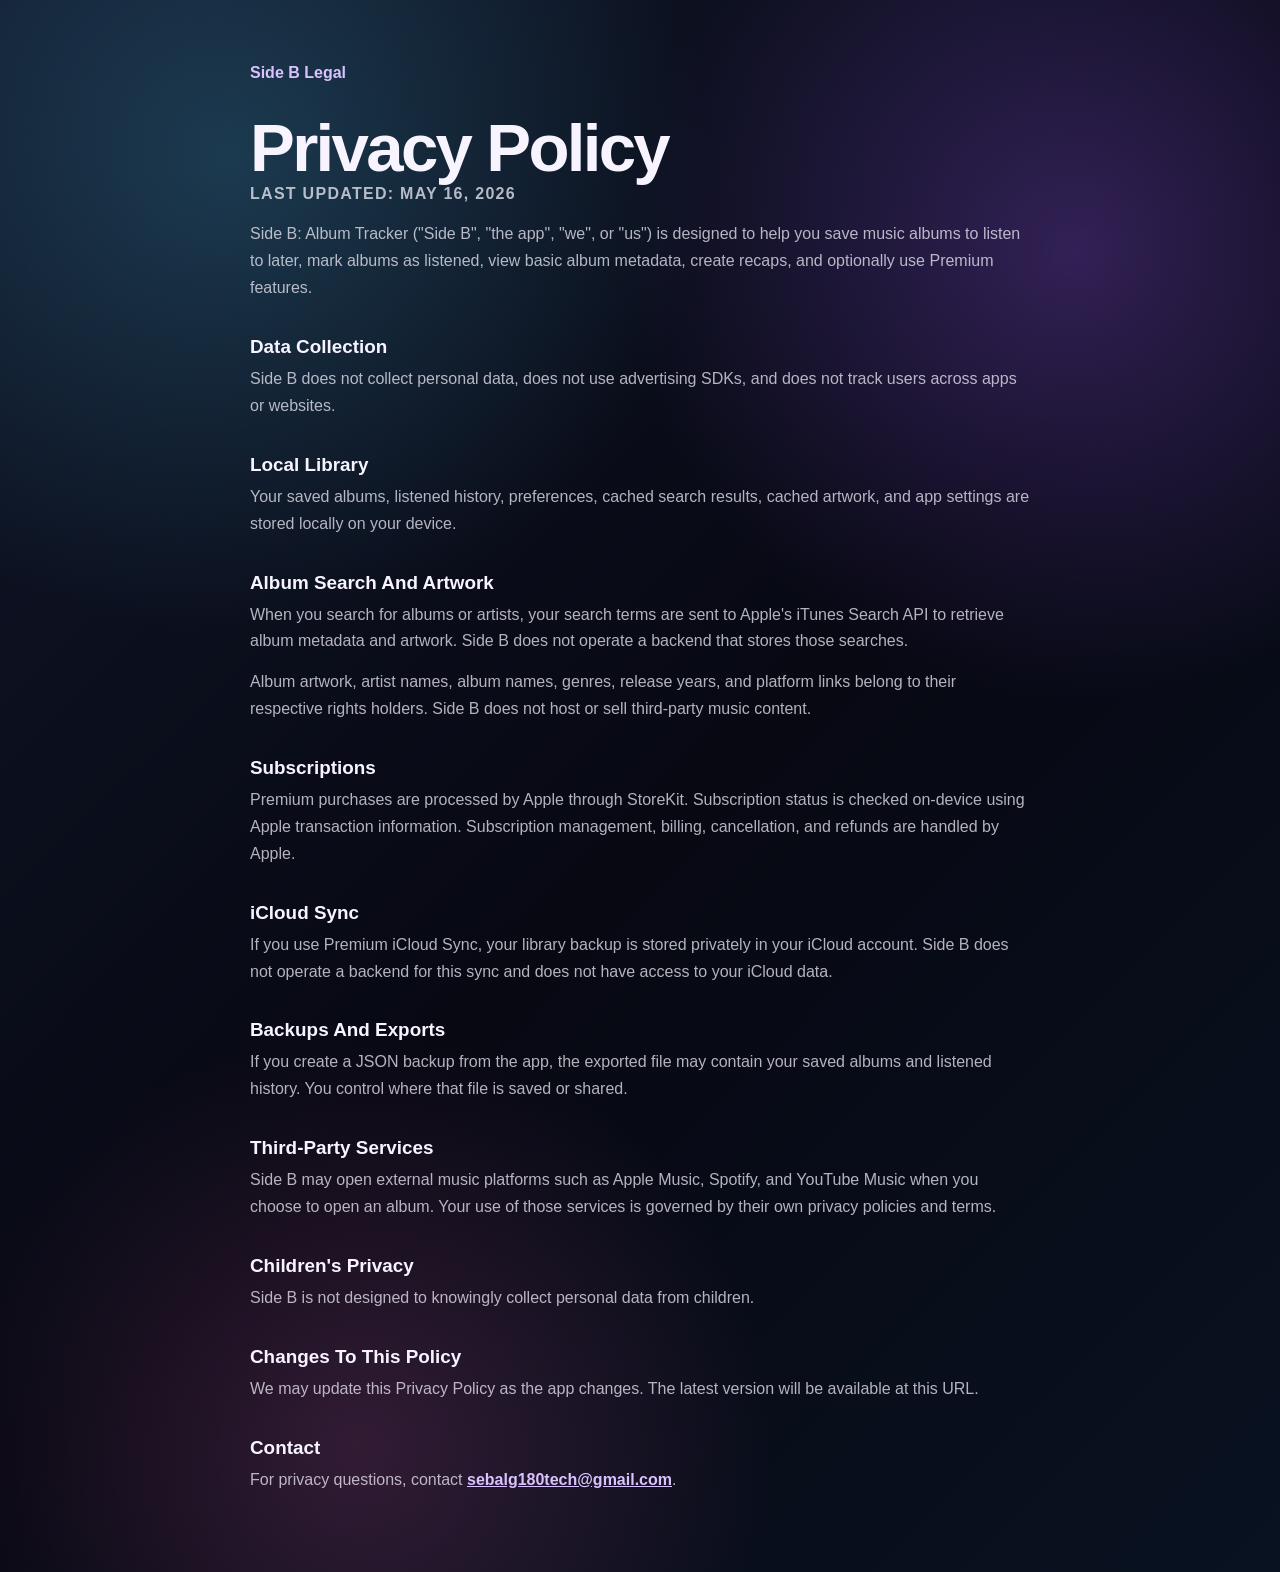
==== docs/privacy.html @ a54c58b8 "Modify folder" ====
<!doctype html>
<html lang="en">
<head>
  <meta charset="utf-8">
  <meta name="viewport" content="width=device-width, initial-scale=1">
  <title>Privacy Policy - Side B</title>
  <meta name="description" content="Privacy Policy for Side B: Album Tracker.">
  <link rel="stylesheet" href="styles.css">
</head>
<body>
  <main class="shell document">
    <a class="back-link" href="index.html">Side B Legal</a>
    <h1>Privacy Policy</h1>
    <p class="updated">Last updated: May 16, 2026</p>

    <p>Side B: Album Tracker ("Side B", "the app", "we", or "us") is designed to help you save music albums to listen to later, mark albums as listened, view basic album metadata, create recaps, and optionally use Premium features.</p>

    <h2>Data Collection</h2>
    <p>Side B does not collect personal data, does not use advertising SDKs, and does not track users across apps or websites.</p>

    <h2>Local Library</h2>
    <p>Your saved albums, listened history, preferences, cached search results, cached artwork, and app settings are stored locally on your device.</p>

    <h2>Album Search And Artwork</h2>
    <p>When you search for albums or artists, your search terms are sent to Apple's iTunes Search API to retrieve album metadata and artwork. Side B does not operate a backend that stores those searches.</p>
    <p>Album artwork, artist names, album names, genres, release years, and platform links belong to their respective rights holders. Side B does not host or sell third-party music content.</p>

    <h2>Subscriptions</h2>
    <p>Premium purchases are processed by Apple through StoreKit. Subscription status is checked on-device using Apple transaction information. Subscription management, billing, cancellation, and refunds are handled by Apple.</p>

    <h2>iCloud Sync</h2>
    <p>If you use Premium iCloud Sync, your library backup is stored privately in your iCloud account. Side B does not operate a backend for this sync and does not have access to your iCloud data.</p>

    <h2>Backups And Exports</h2>
    <p>If you create a JSON backup from the app, the exported file may contain your saved albums and listened history. You control where that file is saved or shared.</p>

    <h2>Third-Party Services</h2>
    <p>Side B may open external music platforms such as Apple Music, Spotify, and YouTube Music when you choose to open an album. Your use of those services is governed by their own privacy policies and terms.</p>

    <h2>Children's Privacy</h2>
    <p>Side B is not designed to knowingly collect personal data from children.</p>

    <h2>Changes To This Policy</h2>
    <p>We may update this Privacy Policy as the app changes. The latest version will be available at this URL.</p>

    <h2>Contact</h2>
    <p>For privacy questions, contact <a href="mailto:sebalg180tech@gmail.com">sebalg180tech@gmail.com</a>.</p>
  </main>
</body>
</html>
---- docs/styles.css ----
:root {
  color-scheme: dark;
  --bg: #070812;
  --panel: rgba(255, 255, 255, 0.08);
  --panel-strong: rgba(255, 255, 255, 0.12);
  --stroke: rgba(255, 255, 255, 0.18);
  --text: #f7f4ff;
  --muted: rgba(247, 244, 255, 0.72);
  --faint: rgba(247, 244, 255, 0.54);
  --violet: #9f5cff;
  --pink: #f26ac2;
  --blue: #54d6ff;
}

* {
  box-sizing: border-box;
}

html {
  min-height: 100%;
  background: var(--bg);
}

body {
  min-height: 100%;
  margin: 0;
  font-family: -apple-system, BlinkMacSystemFont, "SF Pro Display", "SF Pro Text", Inter, Helvetica, Arial, sans-serif;
  color: var(--text);
  background:
    radial-gradient(circle at 18% 10%, rgba(84, 214, 255, 0.20), transparent 30rem),
    radial-gradient(circle at 84% 16%, rgba(159, 92, 255, 0.28), transparent 28rem),
    radial-gradient(circle at 28% 92%, rgba(242, 106, 194, 0.18), transparent 26rem),
    linear-gradient(135deg, #10172a 0%, #070812 52%, #091221 100%);
}

a {
  color: inherit;
}

.shell {
  width: min(920px, calc(100% - 40px));
  margin: 0 auto;
  padding: 64px 0;
}

.hero {
  padding: 34px;
  border: 1px solid var(--stroke);
  border-radius: 28px;
  background: linear-gradient(135deg, rgba(255, 255, 255, 0.14), rgba(255, 255, 255, 0.05));
  box-shadow: 0 28px 80px rgba(0, 0, 0, 0.36);
  backdrop-filter: blur(22px);
}

.eyebrow,
.updated {
  margin: 0 0 10px;
  color: var(--faint);
  font-size: 0.82rem;
  font-weight: 800;
  letter-spacing: 0.08em;
  text-transform: uppercase;
}

h1 {
  margin: 0;
  font-size: clamp(2.4rem, 7vw, 5rem);
  line-height: 0.96;
  letter-spacing: -0.04em;
}

.lede {
  max-width: 560px;
  margin: 18px 0 0;
  color: var(--muted);
  font-size: 1.15rem;
  line-height: 1.55;
}

.card-list {
  display: grid;
  grid-template-columns: repeat(3, 1fr);
  gap: 14px;
  margin-top: 18px;
}

.card {
  min-height: 150px;
  padding: 22px;
  border: 1px solid var(--stroke);
  border-radius: 22px;
  background: var(--panel);
  text-decoration: none;
  backdrop-filter: blur(18px);
  transition: transform 180ms ease, background 180ms ease, border-color 180ms ease;
}

.card:hover {
  transform: translateY(-2px);
  background: var(--panel-strong);
  border-color: rgba(255, 255, 255, 0.28);
}

.card span {
  display: block;
  font-size: 1.08rem;
  font-weight: 800;
}

.card small {
  display: block;
  margin-top: 10px;
  color: var(--muted);
  line-height: 1.45;
}

.document {
  max-width: 780px;
}

.document h1 {
  margin-top: 16px;
  font-size: clamp(2.2rem, 6vw, 4.2rem);
}

.document h2 {
  margin: 34px 0 8px;
  font-size: 1.18rem;
}

.document p {
  margin: 0 0 14px;
  color: var(--muted);
  font-size: 1rem;
  line-height: 1.68;
}

.document a {
  color: #d9c2ff;
  font-weight: 700;
}

.back-link {
  display: inline-flex;
  margin-bottom: 18px;
  color: var(--muted);
  font-weight: 800;
  text-decoration: none;
}

.back-link:hover {
  color: var(--text);
}

@media (max-width: 720px) {
  .shell {
    width: min(100% - 28px, 920px);
    padding: 28px 0;
  }

  .hero {
    padding: 24px;
    border-radius: 24px;
  }

  .card-list {
    grid-template-columns: 1fr;
  }
}
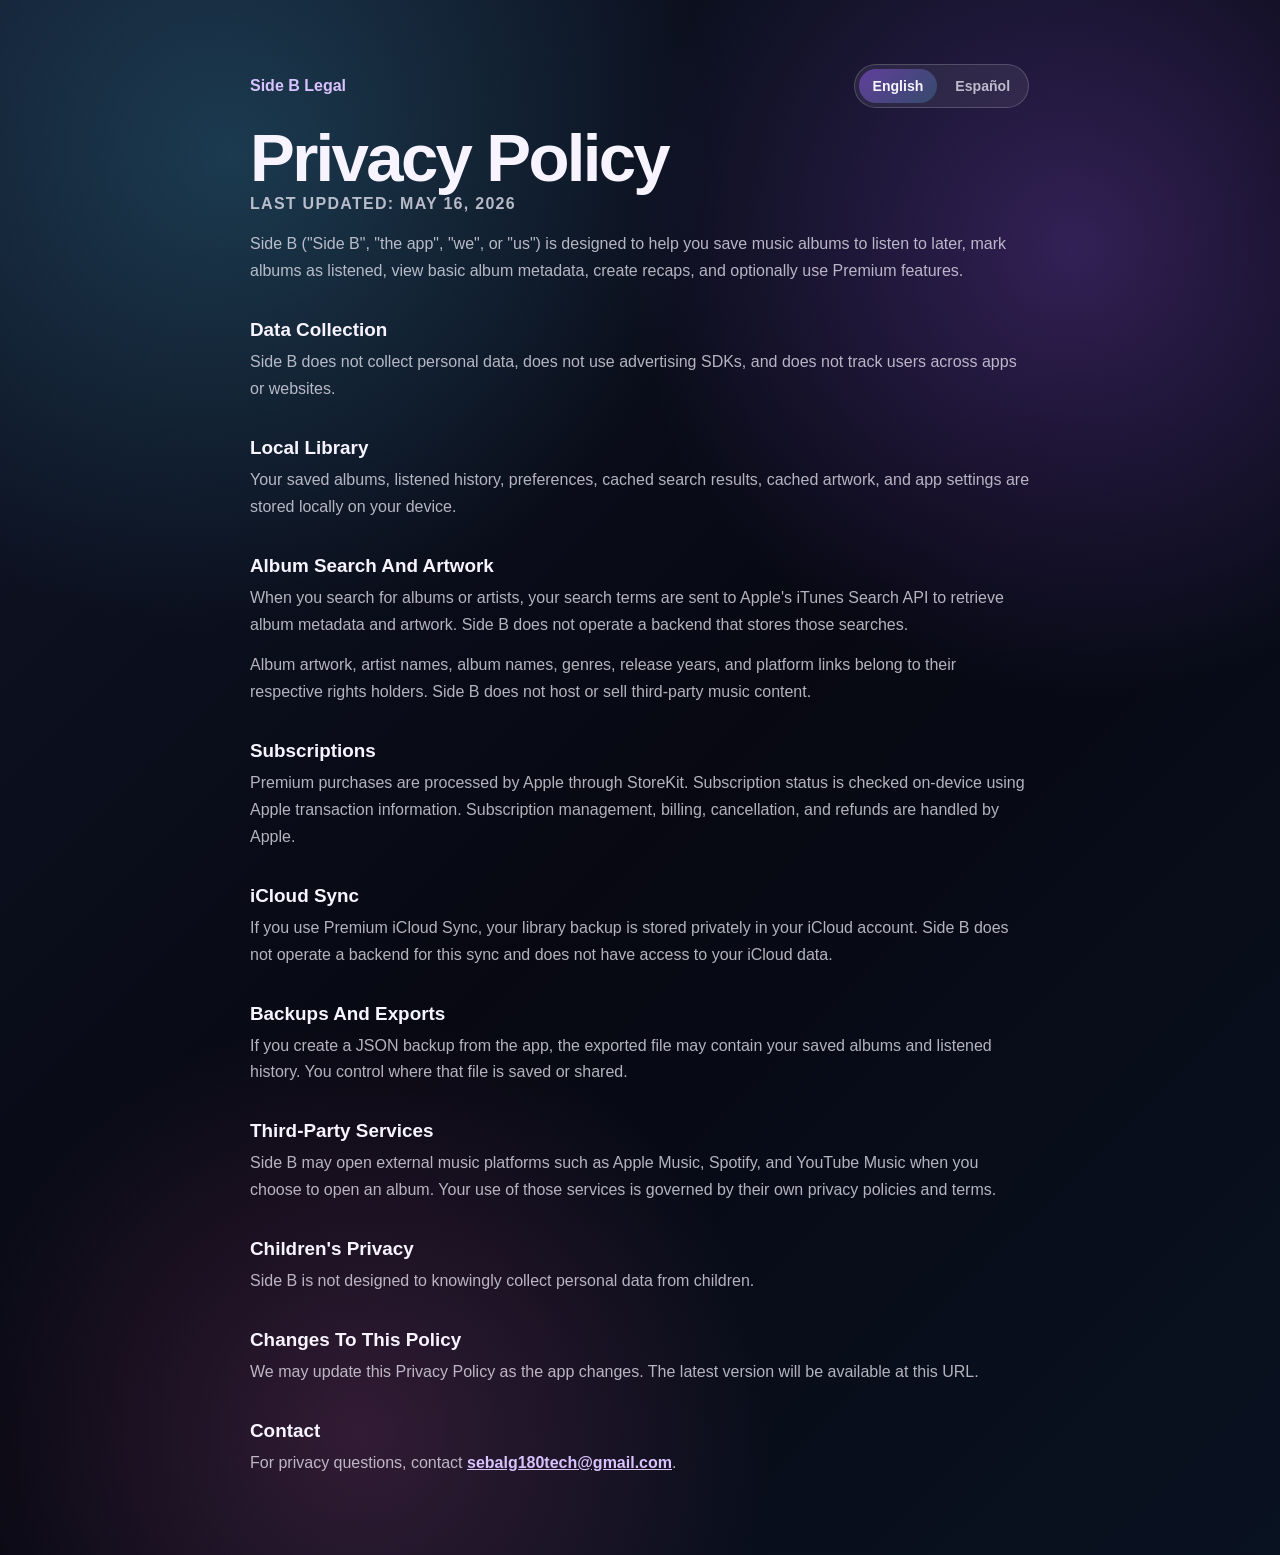
==== commit e1b6daec: "Add multilingual support and enhance legal document structure" ====
--- a/docs/privacy.html
+++ b/docs/privacy.html
@@ -4,47 +4,123 @@
   <meta charset="utf-8">
   <meta name="viewport" content="width=device-width, initial-scale=1">
   <title>Privacy Policy - Side B</title>
-  <meta name="description" content="Privacy Policy for Side B: Album Tracker.">
+  <meta name="description" content="Privacy Policy for Side B. Política de privacidad de Side B.">
   <link rel="stylesheet" href="styles.css">
 </head>
 <body>
   <main class="shell document">
-    <a class="back-link" href="index.html">Side B Legal</a>
-    <h1>Privacy Policy</h1>
-    <p class="updated">Last updated: May 16, 2026</p>
+    <header class="topbar">
+      <a class="back-link" href="index.html">Side B Legal</a>
+      <div class="language-switcher" aria-label="Language selector">
+        <button type="button" data-set-lang="en">English</button>
+        <button type="button" data-set-lang="es">Español</button>
+      </div>
+    </header>
 
-    <p>Side B: Album Tracker ("Side B", "the app", "we", or "us") is designed to help you save music albums to listen to later, mark albums as listened, view basic album metadata, create recaps, and optionally use Premium features.</p>
+    <article data-lang="en">
+      <h1>Privacy Policy</h1>
+      <p class="updated">Last updated: May 16, 2026</p>
 
-    <h2>Data Collection</h2>
-    <p>Side B does not collect personal data, does not use advertising SDKs, and does not track users across apps or websites.</p>
+      <p>Side B ("Side B", "the app", "we", or "us") is designed to help you save music albums to listen to later, mark albums as listened, view basic album metadata, create recaps, and optionally use Premium features.</p>
 
-    <h2>Local Library</h2>
-    <p>Your saved albums, listened history, preferences, cached search results, cached artwork, and app settings are stored locally on your device.</p>
+      <h2>Data Collection</h2>
+      <p>Side B does not collect personal data, does not use advertising SDKs, and does not track users across apps or websites.</p>
 
-    <h2>Album Search And Artwork</h2>
-    <p>When you search for albums or artists, your search terms are sent to Apple's iTunes Search API to retrieve album metadata and artwork. Side B does not operate a backend that stores those searches.</p>
-    <p>Album artwork, artist names, album names, genres, release years, and platform links belong to their respective rights holders. Side B does not host or sell third-party music content.</p>
+      <h2>Local Library</h2>
+      <p>Your saved albums, listened history, preferences, cached search results, cached artwork, and app settings are stored locally on your device.</p>
 
-    <h2>Subscriptions</h2>
-    <p>Premium purchases are processed by Apple through StoreKit. Subscription status is checked on-device using Apple transaction information. Subscription management, billing, cancellation, and refunds are handled by Apple.</p>
+      <h2>Album Search And Artwork</h2>
+      <p>When you search for albums or artists, your search terms are sent to Apple's iTunes Search API to retrieve album metadata and artwork. Side B does not operate a backend that stores those searches.</p>
+      <p>Album artwork, artist names, album names, genres, release years, and platform links belong to their respective rights holders. Side B does not host or sell third-party music content.</p>
 
-    <h2>iCloud Sync</h2>
-    <p>If you use Premium iCloud Sync, your library backup is stored privately in your iCloud account. Side B does not operate a backend for this sync and does not have access to your iCloud data.</p>
+      <h2>Subscriptions</h2>
+      <p>Premium purchases are processed by Apple through StoreKit. Subscription status is checked on-device using Apple transaction information. Subscription management, billing, cancellation, and refunds are handled by Apple.</p>
 
-    <h2>Backups And Exports</h2>
-    <p>If you create a JSON backup from the app, the exported file may contain your saved albums and listened history. You control where that file is saved or shared.</p>
+      <h2>iCloud Sync</h2>
+      <p>If you use Premium iCloud Sync, your library backup is stored privately in your iCloud account. Side B does not operate a backend for this sync and does not have access to your iCloud data.</p>
 
-    <h2>Third-Party Services</h2>
-    <p>Side B may open external music platforms such as Apple Music, Spotify, and YouTube Music when you choose to open an album. Your use of those services is governed by their own privacy policies and terms.</p>
+      <h2>Backups And Exports</h2>
+      <p>If you create a JSON backup from the app, the exported file may contain your saved albums and listened history. You control where that file is saved or shared.</p>
 
-    <h2>Children's Privacy</h2>
-    <p>Side B is not designed to knowingly collect personal data from children.</p>
+      <h2>Third-Party Services</h2>
+      <p>Side B may open external music platforms such as Apple Music, Spotify, and YouTube Music when you choose to open an album. Your use of those services is governed by their own privacy policies and terms.</p>
 
-    <h2>Changes To This Policy</h2>
-    <p>We may update this Privacy Policy as the app changes. The latest version will be available at this URL.</p>
+      <h2>Children's Privacy</h2>
+      <p>Side B is not designed to knowingly collect personal data from children.</p>
 
-    <h2>Contact</h2>
-    <p>For privacy questions, contact <a href="mailto:sebalg180tech@gmail.com">sebalg180tech@gmail.com</a>.</p>
+      <h2>Changes To This Policy</h2>
+      <p>We may update this Privacy Policy as the app changes. The latest version will be available at this URL.</p>
+
+      <h2>Contact</h2>
+      <p>For privacy questions, contact <a href="mailto:sebalg180tech@gmail.com">sebalg180tech@gmail.com</a>.</p>
+    </article>
+
+    <article data-lang="es" hidden>
+      <h1>Política de privacidad</h1>
+      <p class="updated">Última actualización: 16 de mayo de 2026</p>
+
+      <p>Side B ("Side B", "la app", "nosotros" o "nos") está diseñada para ayudarte a guardar álbumes de música para escucharlos más tarde, marcar álbumes como escuchados, ver metadatos básicos, crear recaps y usar funciones Premium de forma opcional.</p>
+
+      <h2>Recogida de datos</h2>
+      <p>Side B no recopila datos personales, no usa SDKs publicitarios y no rastrea a los usuarios entre apps o sitios web.</p>
+
+      <h2>Biblioteca local</h2>
+      <p>Tus álbumes guardados, historial de escuchas, preferencias, resultados de búsqueda en caché, portadas en caché y ajustes de la app se almacenan localmente en tu dispositivo.</p>
+
+      <h2>Búsqueda de álbumes y portadas</h2>
+      <p>Cuando buscas álbumes o artistas, los términos de búsqueda se envían a la API de búsqueda de iTunes de Apple para obtener metadatos y portadas de álbumes. Side B no opera un backend que almacene esas búsquedas.</p>
+      <p>Las portadas, nombres de artistas, nombres de álbumes, géneros, años de lanzamiento y enlaces a plataformas pertenecen a sus respectivos titulares de derechos. Side B no aloja ni vende contenido musical de terceros.</p>
+
+      <h2>Suscripciones</h2>
+      <p>Las compras Premium se procesan mediante Apple a través de StoreKit. El estado de la suscripción se comprueba en el dispositivo usando información de transacciones de Apple. La gestión de la suscripción, facturación, cancelación y reembolsos los gestiona Apple.</p>
+
+      <h2>Sincronización con iCloud</h2>
+      <p>Si usas la sincronización con iCloud de Premium, la copia de seguridad de tu biblioteca se almacena de forma privada en tu cuenta de iCloud. Side B no opera un backend para esta sincronización y no tiene acceso a tus datos de iCloud.</p>
+
+      <h2>Copias de seguridad y exportaciones</h2>
+      <p>Si creas una copia de seguridad JSON desde la app, el archivo exportado puede contener tus álbumes guardados y tu historial de escuchas. Tú controlas dónde se guarda o comparte ese archivo.</p>
+
+      <h2>Servicios de terceros</h2>
+      <p>Side B puede abrir plataformas musicales externas como Apple Music, Spotify y YouTube Music cuando eliges abrir un álbum. El uso de esos servicios se rige por sus propias políticas de privacidad y términos.</p>
+
+      <h2>Privacidad de menores</h2>
+      <p>Side B no está diseñada para recopilar conscientemente datos personales de menores.</p>
+
+      <h2>Cambios en esta política</h2>
+      <p>Podemos actualizar esta Política de privacidad a medida que la app cambie. La versión más reciente estará disponible en esta URL.</p>
+
+      <h2>Contacto</h2>
+      <p>Para preguntas sobre privacidad, contacta con <a href="mailto:sebalg180tech@gmail.com">sebalg180tech@gmail.com</a>.</p>
+    </article>
   </main>
+
+  <script>
+    (function () {
+      const storageKey = "sideb-legal-language";
+      const buttons = document.querySelectorAll("[data-set-lang]");
+      const sections = document.querySelectorAll("[data-lang]");
+
+      function applyLanguage(language) {
+        document.documentElement.lang = language;
+        sections.forEach((section) => {
+          section.hidden = section.dataset.lang !== language;
+        });
+        buttons.forEach((button) => {
+          const isSelected = button.dataset.setLang === language;
+          button.classList.toggle("is-selected", isSelected);
+          button.setAttribute("aria-pressed", String(isSelected));
+        });
+        localStorage.setItem(storageKey, language);
+      }
+
+      buttons.forEach((button) => {
+        button.addEventListener("click", () => applyLanguage(button.dataset.setLang));
+      });
+
+      const browserLanguage = navigator.language && navigator.language.toLowerCase().startsWith("es") ? "es" : "en";
+      const savedLanguage = localStorage.getItem(storageKey);
+      applyLanguage(savedLanguage === "es" || savedLanguage === "en" ? savedLanguage : browserLanguage);
+    })();
+  </script>
 </body>
 </html>
--- a/docs/styles.css
+++ b/docs/styles.css
@@ -37,10 +37,58 @@
   color: inherit;
 }
 
+[hidden] {
+  display: none !important;
+}
+
 .shell {
   width: min(920px, calc(100% - 40px));
   margin: 0 auto;
   padding: 64px 0;
+}
+
+.topbar {
+  display: flex;
+  align-items: center;
+  justify-content: space-between;
+  gap: 16px;
+  margin-bottom: 18px;
+}
+
+.brand-mark {
+  margin: 0;
+  color: var(--muted);
+  font-weight: 900;
+  letter-spacing: -0.02em;
+}
+
+.language-switcher {
+  display: inline-flex;
+  gap: 4px;
+  padding: 4px;
+  border: 1px solid var(--stroke);
+  border-radius: 999px;
+  background: rgba(255, 255, 255, 0.07);
+  backdrop-filter: blur(18px);
+}
+
+.language-switcher button {
+  min-height: 34px;
+  padding: 0 14px;
+  border: 0;
+  border-radius: 999px;
+  color: var(--muted);
+  background: transparent;
+  font: inherit;
+  font-size: 0.88rem;
+  font-weight: 800;
+  cursor: pointer;
+}
+
+.language-switcher button:hover,
+.language-switcher button.is-selected {
+  color: var(--text);
+  background: linear-gradient(135deg, rgba(159, 92, 255, 0.48), rgba(84, 214, 255, 0.20));
 }
 
 .hero {
@@ -142,7 +190,6 @@
 
 .back-link {
   display: inline-flex;
-  margin-bottom: 18px;
   color: var(--muted);
   font-weight: 800;
   text-decoration: none;
@@ -163,6 +210,11 @@
     border-radius: 24px;
   }
 
+  .topbar {
+    align-items: flex-start;
+    flex-direction: column;
+  }
+
   .card-list {
     grid-template-columns: 1fr;
   }
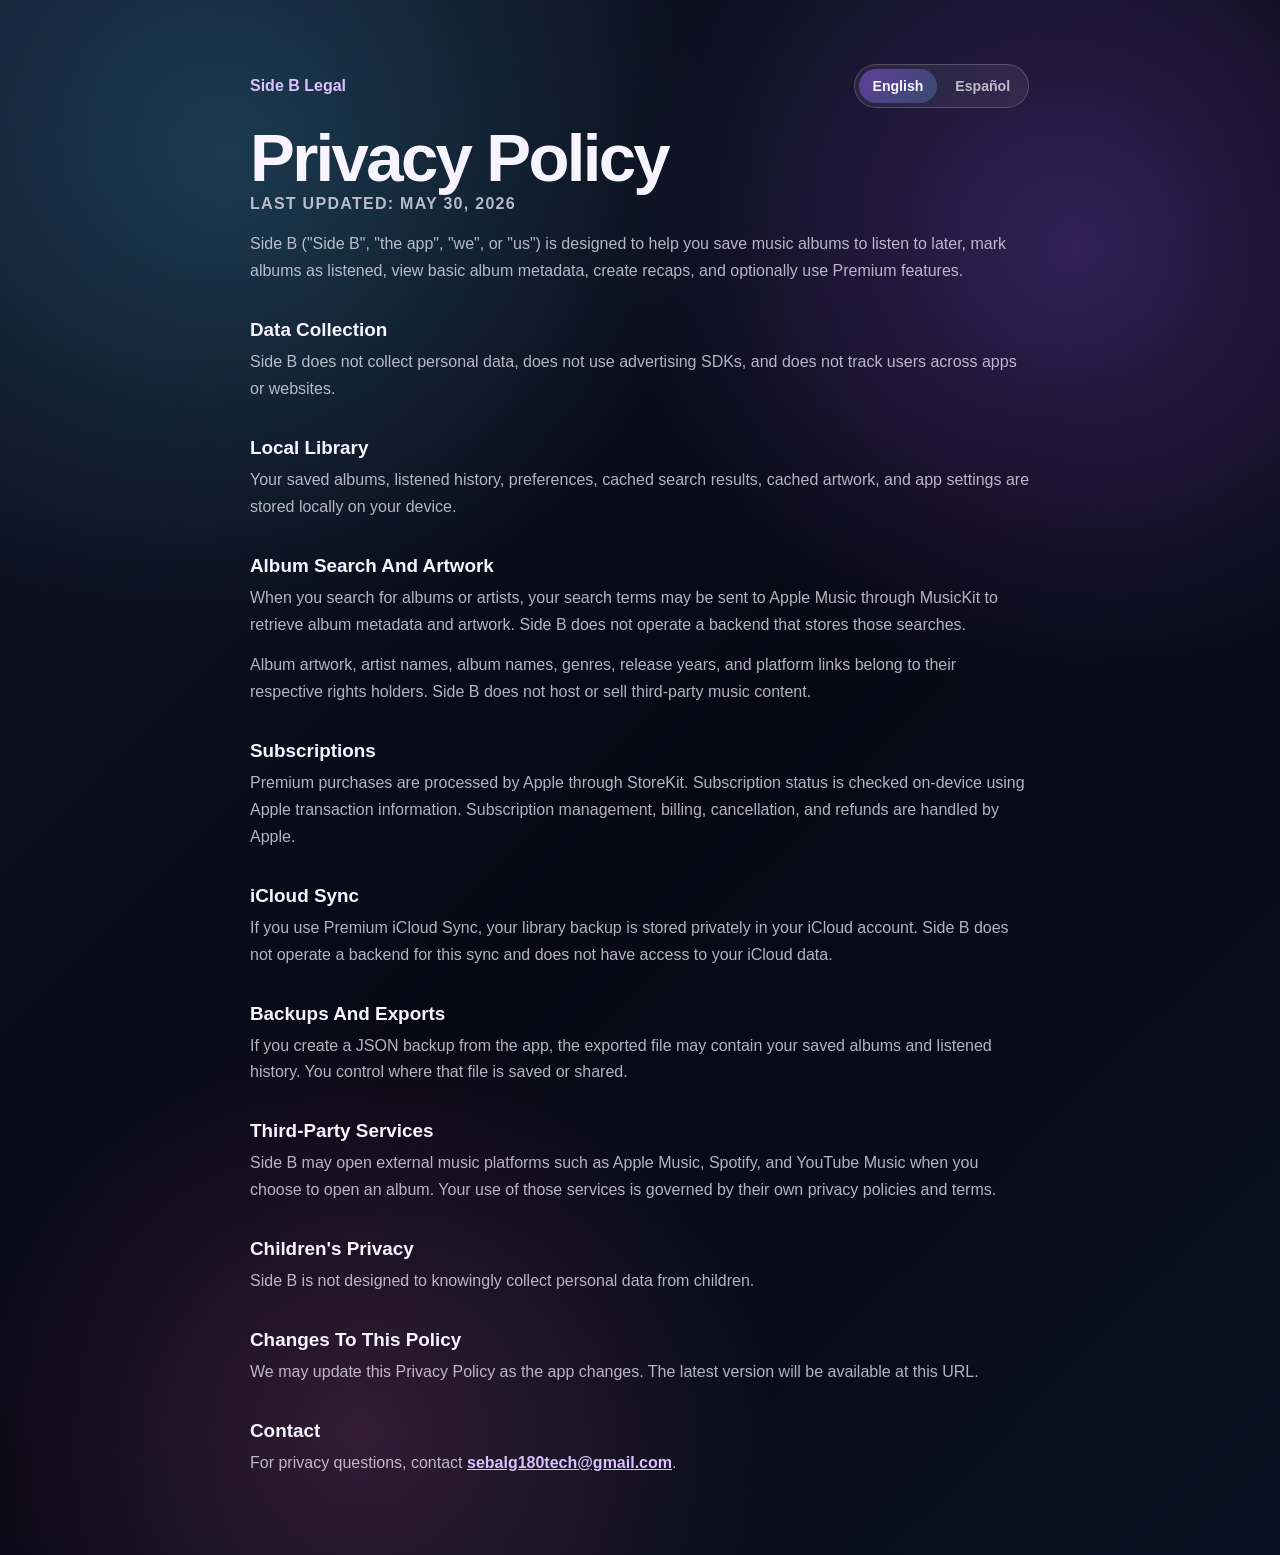
==== commit 0f501d48: "modify itunes to apple music" ====
--- a/docs/privacy.html
+++ b/docs/privacy.html
@@ -19,7 +19,7 @@
 
     <article data-lang="en">
       <h1>Privacy Policy</h1>
-      <p class="updated">Last updated: May 16, 2026</p>
+      <p class="updated">Last updated: May 30, 2026</p>
 
       <p>Side B ("Side B", "the app", "we", or "us") is designed to help you save music albums to listen to later, mark albums as listened, view basic album metadata, create recaps, and optionally use Premium features.</p>
 
@@ -30,7 +30,7 @@
       <p>Your saved albums, listened history, preferences, cached search results, cached artwork, and app settings are stored locally on your device.</p>
 
       <h2>Album Search And Artwork</h2>
-      <p>When you search for albums or artists, your search terms are sent to Apple's iTunes Search API to retrieve album metadata and artwork. Side B does not operate a backend that stores those searches.</p>
+      <p>When you search for albums or artists, your search terms may be sent to Apple Music through MusicKit to retrieve album metadata and artwork. Side B does not operate a backend that stores those searches.</p>
       <p>Album artwork, artist names, album names, genres, release years, and platform links belong to their respective rights holders. Side B does not host or sell third-party music content.</p>
 
       <h2>Subscriptions</h2>
@@ -57,7 +57,7 @@
 
     <article data-lang="es" hidden>
       <h1>Política de privacidad</h1>
-      <p class="updated">Última actualización: 16 de mayo de 2026</p>
+      <p class="updated">Última actualización: 30 de mayo de 2026</p>
 
       <p>Side B ("Side B", "la app", "nosotros" o "nos") está diseñada para ayudarte a guardar álbumes de música para escucharlos más tarde, marcar álbumes como escuchados, ver metadatos básicos, crear recaps y usar funciones Premium de forma opcional.</p>
 
@@ -68,7 +68,7 @@
       <p>Tus álbumes guardados, historial de escuchas, preferencias, resultados de búsqueda en caché, portadas en caché y ajustes de la app se almacenan localmente en tu dispositivo.</p>
 
       <h2>Búsqueda de álbumes y portadas</h2>
-      <p>Cuando buscas álbumes o artistas, los términos de búsqueda se envían a la API de búsqueda de iTunes de Apple para obtener metadatos y portadas de álbumes. Side B no opera un backend que almacene esas búsquedas.</p>
+      <p>Cuando buscas álbumes o artistas, los términos de búsqueda pueden enviarse a Apple Music mediante MusicKit para obtener metadatos y portadas de álbumes. Side B no opera un backend que almacene esas búsquedas.</p>
       <p>Las portadas, nombres de artistas, nombres de álbumes, géneros, años de lanzamiento y enlaces a plataformas pertenecen a sus respectivos titulares de derechos. Side B no aloja ni vende contenido musical de terceros.</p>
 
       <h2>Suscripciones</h2>
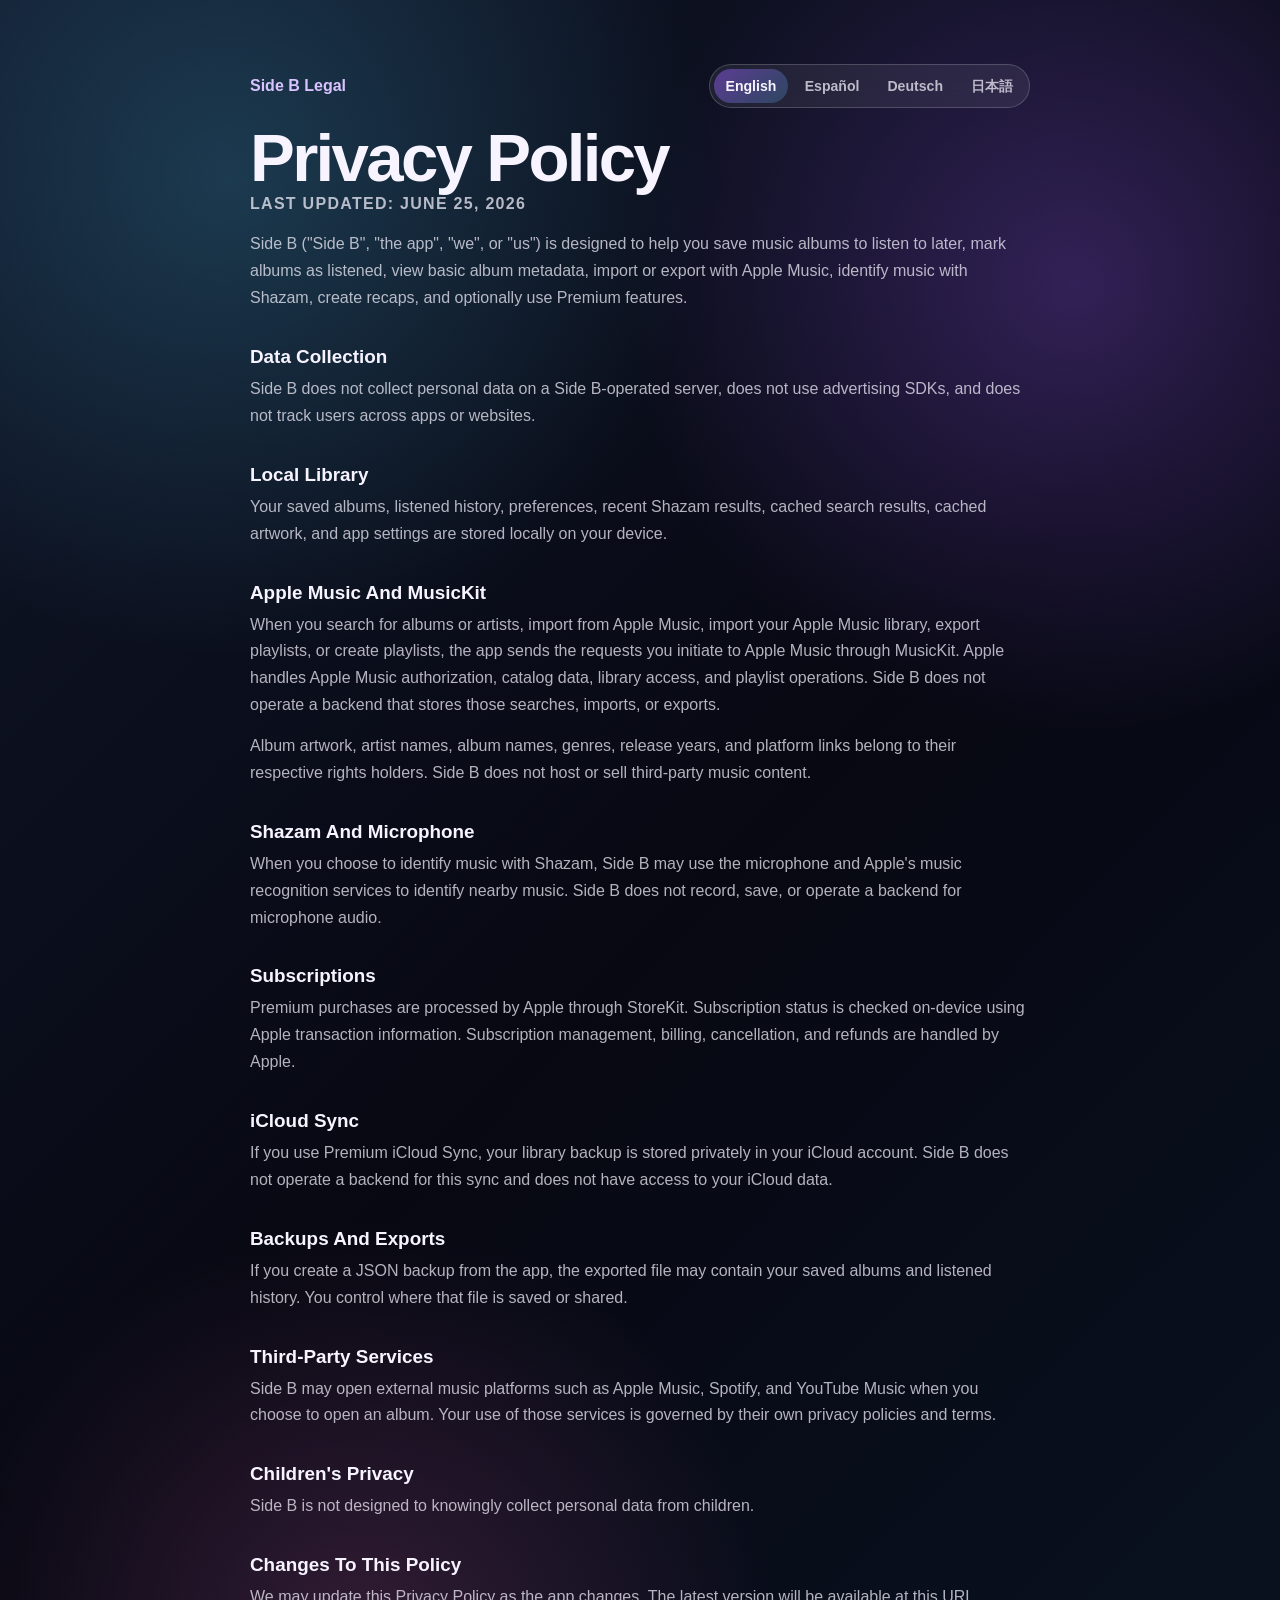
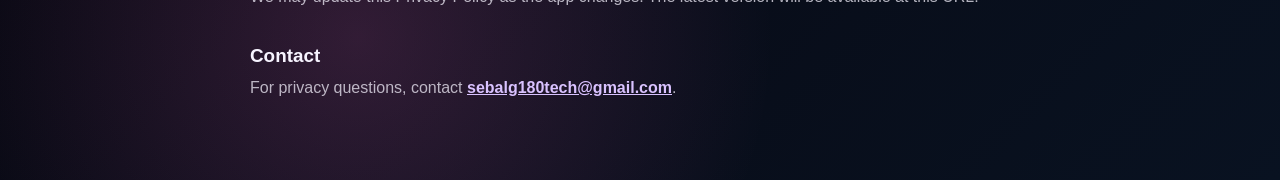
==== commit 02e47ab8: "Enhance multilingual support and update content in support and terms pages - Added German and Japane" ====
--- a/docs/privacy.html
+++ b/docs/privacy.html
@@ -4,34 +4,39 @@
   <meta charset="utf-8">
   <meta name="viewport" content="width=device-width, initial-scale=1">
   <title>Privacy Policy - Side B</title>
-  <meta name="description" content="Privacy Policy for Side B. Política de privacidad de Side B.">
+  <meta name="description" content="Privacy Policy for Side B in English, Spanish, German, and Japanese.">
   <link rel="stylesheet" href="styles.css">
 </head>
 <body>
   <main class="shell document">
     <header class="topbar">
-      <a class="back-link" href="index.html">Side B Legal</a>
+      <a class="back-link" href="index.html" data-back-link>Side B Legal</a>
       <div class="language-switcher" aria-label="Language selector">
         <button type="button" data-set-lang="en">English</button>
         <button type="button" data-set-lang="es">Español</button>
+        <button type="button" data-set-lang="de">Deutsch</button>
+        <button type="button" data-set-lang="ja">日本語</button>
       </div>
     </header>
 
     <article data-lang="en">
       <h1>Privacy Policy</h1>
-      <p class="updated">Last updated: May 30, 2026</p>
-
-      <p>Side B ("Side B", "the app", "we", or "us") is designed to help you save music albums to listen to later, mark albums as listened, view basic album metadata, create recaps, and optionally use Premium features.</p>
+      <p class="updated">Last updated: June 25, 2026</p>
+
+      <p>Side B ("Side B", "the app", "we", or "us") is designed to help you save music albums to listen to later, mark albums as listened, view basic album metadata, import or export with Apple Music, identify music with Shazam, create recaps, and optionally use Premium features.</p>
 
       <h2>Data Collection</h2>
-      <p>Side B does not collect personal data, does not use advertising SDKs, and does not track users across apps or websites.</p>
+      <p>Side B does not collect personal data on a Side B-operated server, does not use advertising SDKs, and does not track users across apps or websites.</p>
 
       <h2>Local Library</h2>
-      <p>Your saved albums, listened history, preferences, cached search results, cached artwork, and app settings are stored locally on your device.</p>
-
-      <h2>Album Search And Artwork</h2>
-      <p>When you search for albums or artists, your search terms may be sent to Apple Music through MusicKit to retrieve album metadata and artwork. Side B does not operate a backend that stores those searches.</p>
+      <p>Your saved albums, listened history, preferences, recent Shazam results, cached search results, cached artwork, and app settings are stored locally on your device.</p>
+
+      <h2>Apple Music And MusicKit</h2>
+      <p>When you search for albums or artists, import from Apple Music, import your Apple Music library, export playlists, or create playlists, the app sends the requests you initiate to Apple Music through MusicKit. Apple handles Apple Music authorization, catalog data, library access, and playlist operations. Side B does not operate a backend that stores those searches, imports, or exports.</p>
       <p>Album artwork, artist names, album names, genres, release years, and platform links belong to their respective rights holders. Side B does not host or sell third-party music content.</p>
+
+      <h2>Shazam And Microphone</h2>
+      <p>When you choose to identify music with Shazam, Side B may use the microphone and Apple's music recognition services to identify nearby music. Side B does not record, save, or operate a backend for microphone audio.</p>
 
       <h2>Subscriptions</h2>
       <p>Premium purchases are processed by Apple through StoreKit. Subscription status is checked on-device using Apple transaction information. Subscription management, billing, cancellation, and refunds are handled by Apple.</p>
@@ -57,19 +62,22 @@
 
     <article data-lang="es" hidden>
       <h1>Política de privacidad</h1>
-      <p class="updated">Última actualización: 30 de mayo de 2026</p>
-
-      <p>Side B ("Side B", "la app", "nosotros" o "nos") está diseñada para ayudarte a guardar álbumes de música para escucharlos más tarde, marcar álbumes como escuchados, ver metadatos básicos, crear recaps y usar funciones Premium de forma opcional.</p>
+      <p class="updated">Última actualización: 25 de junio de 2026</p>
+
+      <p>Side B ("Side B", "la app", "nosotros" o "nos") está diseñada para ayudarte a guardar álbumes de música para escucharlos más tarde, marcar álbumes como escuchados, ver metadatos básicos, importar o exportar con Apple Music, identificar música con Shazam, crear recaps y usar funciones Premium de forma opcional.</p>
 
       <h2>Recogida de datos</h2>
-      <p>Side B no recopila datos personales, no usa SDKs publicitarios y no rastrea a los usuarios entre apps o sitios web.</p>
+      <p>Side B no recopila datos personales en un servidor operado por Side B, no usa SDKs publicitarios y no rastrea a los usuarios entre apps o sitios web.</p>
 
       <h2>Biblioteca local</h2>
-      <p>Tus álbumes guardados, historial de escuchas, preferencias, resultados de búsqueda en caché, portadas en caché y ajustes de la app se almacenan localmente en tu dispositivo.</p>
-
-      <h2>Búsqueda de álbumes y portadas</h2>
-      <p>Cuando buscas álbumes o artistas, los términos de búsqueda pueden enviarse a Apple Music mediante MusicKit para obtener metadatos y portadas de álbumes. Side B no opera un backend que almacene esas búsquedas.</p>
+      <p>Tus álbumes guardados, historial de escuchas, preferencias, resultados recientes de Shazam, resultados de búsqueda en caché, portadas en caché y ajustes de la app se almacenan localmente en tu dispositivo.</p>
+
+      <h2>Apple Music y MusicKit</h2>
+      <p>Cuando buscas álbumes o artistas, importas desde Apple Music, importas tu biblioteca de Apple Music, exportas playlists o creas playlists, la app envía a Apple Music mediante MusicKit las solicitudes que tú inicias. Apple gestiona la autorización de Apple Music, los datos del catálogo, el acceso a la biblioteca y las operaciones de playlists. Side B no opera un backend que almacene esas búsquedas, importaciones o exportaciones.</p>
       <p>Las portadas, nombres de artistas, nombres de álbumes, géneros, años de lanzamiento y enlaces a plataformas pertenecen a sus respectivos titulares de derechos. Side B no aloja ni vende contenido musical de terceros.</p>
+
+      <h2>Shazam y micrófono</h2>
+      <p>Cuando eliges identificar música con Shazam, Side B puede usar el micrófono y los servicios de reconocimiento musical de Apple para identificar música cercana. Side B no graba, guarda ni opera un backend para el audio del micrófono.</p>
 
       <h2>Suscripciones</h2>
       <p>Las compras Premium se procesan mediante Apple a través de StoreKit. El estado de la suscripción se comprueba en el dispositivo usando información de transacciones de Apple. La gestión de la suscripción, facturación, cancelación y reembolsos los gestiona Apple.</p>
@@ -91,35 +99,146 @@
 
       <h2>Contacto</h2>
       <p>Para preguntas sobre privacidad, contacta con <a href="mailto:sebalg180tech@gmail.com">sebalg180tech@gmail.com</a>.</p>
+    </article>
+
+    <article data-lang="de" hidden>
+      <h1>Datenschutzerklärung</h1>
+      <p class="updated">Zuletzt aktualisiert: 25. Juni 2026</p>
+
+      <p>Side B ("Side B", "die App", "wir" oder "uns") wurde entwickelt, um dir zu helfen, Musikalben für später zu speichern, Alben als gehört zu markieren, grundlegende Album-Metadaten anzusehen, mit Apple Music zu importieren oder zu exportieren, Musik mit Shazam zu identifizieren, Recaps zu erstellen und optional Premium-Funktionen zu nutzen.</p>
+
+      <h2>Datenerhebung</h2>
+      <p>Side B erhebt keine personenbezogenen Daten auf einem von Side B betriebenen Server, verwendet keine Werbe-SDKs und verfolgt Nutzer nicht über Apps oder Websites hinweg.</p>
+
+      <h2>Lokale Mediathek</h2>
+      <p>Deine gespeicherten Alben, dein Hörverlauf, deine Einstellungen, letzte Shazam-Ergebnisse, zwischengespeicherte Suchergebnisse, zwischengespeicherte Coverbilder und App-Einstellungen werden lokal auf deinem Gerät gespeichert.</p>
+
+      <h2>Apple Music und MusicKit</h2>
+      <p>Wenn du nach Alben oder Künstlern suchst, aus Apple Music importierst, deine Apple Music-Mediathek importierst, Playlists exportierst oder Playlists erstellst, sendet die App die von dir gestarteten Anfragen über MusicKit an Apple Music. Apple verarbeitet die Apple Music-Autorisierung, Katalogdaten, Mediathekszugriff und Playlist-Vorgänge. Side B betreibt kein Backend, das diese Suchen, Importe oder Exporte speichert.</p>
+      <p>Albumcover, Künstlernamen, Albumnamen, Genres, Veröffentlichungsjahre und Plattformlinks gehören den jeweiligen Rechteinhabern. Side B hostet oder verkauft keine Musikinhalte Dritter.</p>
+
+      <h2>Shazam und Mikrofon</h2>
+      <p>Wenn du Musik mit Shazam identifizieren möchtest, kann Side B das Mikrofon und Apples Musikerkennungsdienste verwenden, um Musik in deiner Umgebung zu erkennen. Side B zeichnet Mikrofon-Audio nicht auf, speichert es nicht und betreibt dafür kein Backend.</p>
+
+      <h2>Abonnements</h2>
+      <p>Premium-Käufe werden von Apple über StoreKit verarbeitet. Der Abonnementstatus wird auf dem Gerät anhand von Apple-Transaktionsinformationen geprüft. Verwaltung, Abrechnung, Kündigung und Rückerstattungen von Abonnements werden von Apple abgewickelt.</p>
+
+      <h2>iCloud-Synchronisierung</h2>
+      <p>Wenn du die Premium-iCloud-Synchronisierung verwendest, wird die Sicherung deiner Mediathek privat in deinem iCloud-Account gespeichert. Side B betreibt dafür kein Backend und hat keinen Zugriff auf deine iCloud-Daten.</p>
+
+      <h2>Backups und Exporte</h2>
+      <p>Wenn du in der App ein JSON-Backup erstellst, kann die exportierte Datei deine gespeicherten Alben und deinen Hörverlauf enthalten. Du entscheidest, wo diese Datei gespeichert oder geteilt wird.</p>
+
+      <h2>Dienste Dritter</h2>
+      <p>Side B kann externe Musikplattformen wie Apple Music, Spotify und YouTube Music öffnen, wenn du ein Album dort öffnen möchtest. Deine Nutzung dieser Dienste unterliegt deren eigenen Datenschutzrichtlinien und Bedingungen.</p>
+
+      <h2>Datenschutz von Kindern</h2>
+      <p>Side B ist nicht darauf ausgelegt, wissentlich personenbezogene Daten von Kindern zu erheben.</p>
+
+      <h2>Änderungen dieser Richtlinie</h2>
+      <p>Wir können diese Datenschutzerklärung aktualisieren, wenn sich die App ändert. Die aktuelle Version wird unter dieser URL verfügbar sein.</p>
+
+      <h2>Kontakt</h2>
+      <p>Bei Fragen zum Datenschutz kontaktiere <a href="mailto:sebalg180tech@gmail.com">sebalg180tech@gmail.com</a>.</p>
+    </article>
+
+    <article data-lang="ja" hidden>
+      <h1>プライバシーポリシー</h1>
+      <p class="updated">最終更新日：2026年6月25日</p>
+
+      <p>Side B（「Side B」、「本アプリ」、「当方」）は、音楽アルバムをあとで聴くために保存する、聴いたアルバムとして記録する、基本的なアルバム情報を表示する、Apple Musicとの連携で読み込みや書き出しを行う、Shazamで音楽を識別する、Recapを作成する、必要に応じてPremium機能を利用するためのアプリです。</p>
+
+      <h2>データの収集</h2>
+      <p>Side Bは、Side Bが運営するサーバーで個人データを収集しません。広告SDKを使用せず、アプリやWebサイトをまたいでユーザーを追跡しません。</p>
+
+      <h2>ローカルライブラリ</h2>
+      <p>保存したアルバム、聴いた履歴、環境設定、最近のShazam結果、キャッシュされた検索結果、キャッシュされたアートワーク、アプリ設定は、デバイス上にローカルに保存されます。</p>
+
+      <h2>Apple MusicとMusicKit</h2>
+      <p>アルバムやアーティストを検索する、Apple Musicから読み込む、Apple Musicライブラリを読み込む、プレイリストを書き出す、またはプレイリストを作成する場合、ユーザーが開始したリクエストがMusicKitを通じてApple Musicに送信されます。Apple Musicの認証、カタログデータ、ライブラリアクセス、プレイリスト操作はAppleが処理します。Side Bは、これらの検索、読み込み、書き出しを保存するバックエンドを運営していません。</p>
+      <p>アルバムアートワーク、アーティスト名、アルバム名、ジャンル、リリース年、プラットフォームへのリンクは、それぞれの権利者に帰属します。Side Bは第三者の音楽コンテンツをホストまたは販売しません。</p>
+
+      <h2>Shazamとマイク</h2>
+      <p>Shazamで音楽を識別することを選択した場合、Side Bは近くで流れている音楽を識別するためにマイクとAppleの音楽認識サービスを使用することがあります。Side Bはマイク音声を録音または保存せず、そのためのバックエンドも運営していません。</p>
+
+      <h2>サブスクリプション</h2>
+      <p>Premiumの購入は、StoreKitを通じてAppleによって処理されます。サブスクリプションの状態は、Appleの取引情報を使用してデバイス上で確認されます。サブスクリプションの管理、請求、キャンセル、返金はAppleが処理します。</p>
+
+      <h2>iCloud同期</h2>
+      <p>PremiumのiCloud同期を使用する場合、ライブラリのバックアップはユーザーのiCloudアカウントに非公開で保存されます。Side Bはこの同期のためのバックエンドを運営しておらず、ユーザーのiCloudデータにアクセスできません。</p>
+
+      <h2>バックアップと書き出し</h2>
+      <p>アプリからJSONバックアップを作成した場合、書き出されたファイルには保存したアルバムや聴いた履歴が含まれることがあります。そのファイルをどこに保存または共有するかはユーザーが管理します。</p>
+
+      <h2>第三者サービス</h2>
+      <p>Side Bは、ユーザーがアルバムを開くことを選択した場合、Apple Music、Spotify、YouTube Musicなどの外部音楽プラットフォームを開くことがあります。これらのサービスの利用には、それぞれのプライバシーポリシーと規約が適用されます。</p>
+
+      <h2>子どものプライバシー</h2>
+      <p>Side Bは、子どもから個人データを故意に収集することを目的としていません。</p>
+
+      <h2>本ポリシーの変更</h2>
+      <p>アプリの変更に応じて、本プライバシーポリシーを更新することがあります。最新版はこのURLで確認できます。</p>
+
+      <h2>お問い合わせ</h2>
+      <p>プライバシーに関する質問は、<a href="mailto:sebalg180tech@gmail.com">sebalg180tech@gmail.com</a>までお問い合わせください。</p>
     </article>
   </main>
 
   <script>
     (function () {
       const storageKey = "sideb-legal-language";
+      const supportedLanguages = ["en", "es", "de", "ja"];
+      const languageSelectorLabels = {
+        en: "Language selector",
+        es: "Selector de idioma",
+        de: "Sprachauswahl",
+        ja: "言語選択",
+      };
+      const backLinkLabels = {
+        en: "Side B Legal",
+        es: "Legal de Side B",
+        de: "Rechtliches zu Side B",
+        ja: "Side B 法的情報",
+      };
       const buttons = document.querySelectorAll("[data-set-lang]");
       const sections = document.querySelectorAll("[data-lang]");
+      const languageSwitchers = document.querySelectorAll(".language-switcher");
+      const backLinks = document.querySelectorAll("[data-back-link]");
+
+      function preferredLanguage() {
+        const language = (navigator.language || "").toLowerCase();
+        if (language.startsWith("es")) return "es";
+        if (language.startsWith("de")) return "de";
+        if (language.startsWith("ja")) return "ja";
+        return "en";
+      }
 
       function applyLanguage(language) {
-        document.documentElement.lang = language;
+        const normalizedLanguage = supportedLanguages.includes(language) ? language : "en";
+        document.documentElement.lang = normalizedLanguage;
         sections.forEach((section) => {
-          section.hidden = section.dataset.lang !== language;
+          section.hidden = section.dataset.lang !== normalizedLanguage;
         });
         buttons.forEach((button) => {
-          const isSelected = button.dataset.setLang === language;
+          const isSelected = button.dataset.setLang === normalizedLanguage;
           button.classList.toggle("is-selected", isSelected);
           button.setAttribute("aria-pressed", String(isSelected));
         });
-        localStorage.setItem(storageKey, language);
+        languageSwitchers.forEach((switcher) => {
+          switcher.setAttribute("aria-label", languageSelectorLabels[normalizedLanguage]);
+        });
+        backLinks.forEach((link) => {
+          link.textContent = backLinkLabels[normalizedLanguage];
+        });
+        localStorage.setItem(storageKey, normalizedLanguage);
       }
 
       buttons.forEach((button) => {
         button.addEventListener("click", () => applyLanguage(button.dataset.setLang));
       });
 
-      const browserLanguage = navigator.language && navigator.language.toLowerCase().startsWith("es") ? "es" : "en";
       const savedLanguage = localStorage.getItem(storageKey);
-      applyLanguage(savedLanguage === "es" || savedLanguage === "en" ? savedLanguage : browserLanguage);
+      applyLanguage(supportedLanguages.includes(savedLanguage) ? savedLanguage : preferredLanguage());
     })();
   </script>
 </body>
--- a/docs/styles.css
+++ b/docs/styles.css
@@ -64,6 +64,7 @@
 
 .language-switcher {
   display: inline-flex;
+  flex-wrap: wrap;
   gap: 4px;
   padding: 4px;
   border: 1px solid var(--stroke);
@@ -74,7 +75,7 @@
 
 .language-switcher button {
   min-height: 34px;
-  padding: 0 14px;
+  padding: 0 12px;
   border: 0;
   border-radius: 999px;
   color: var(--muted);
